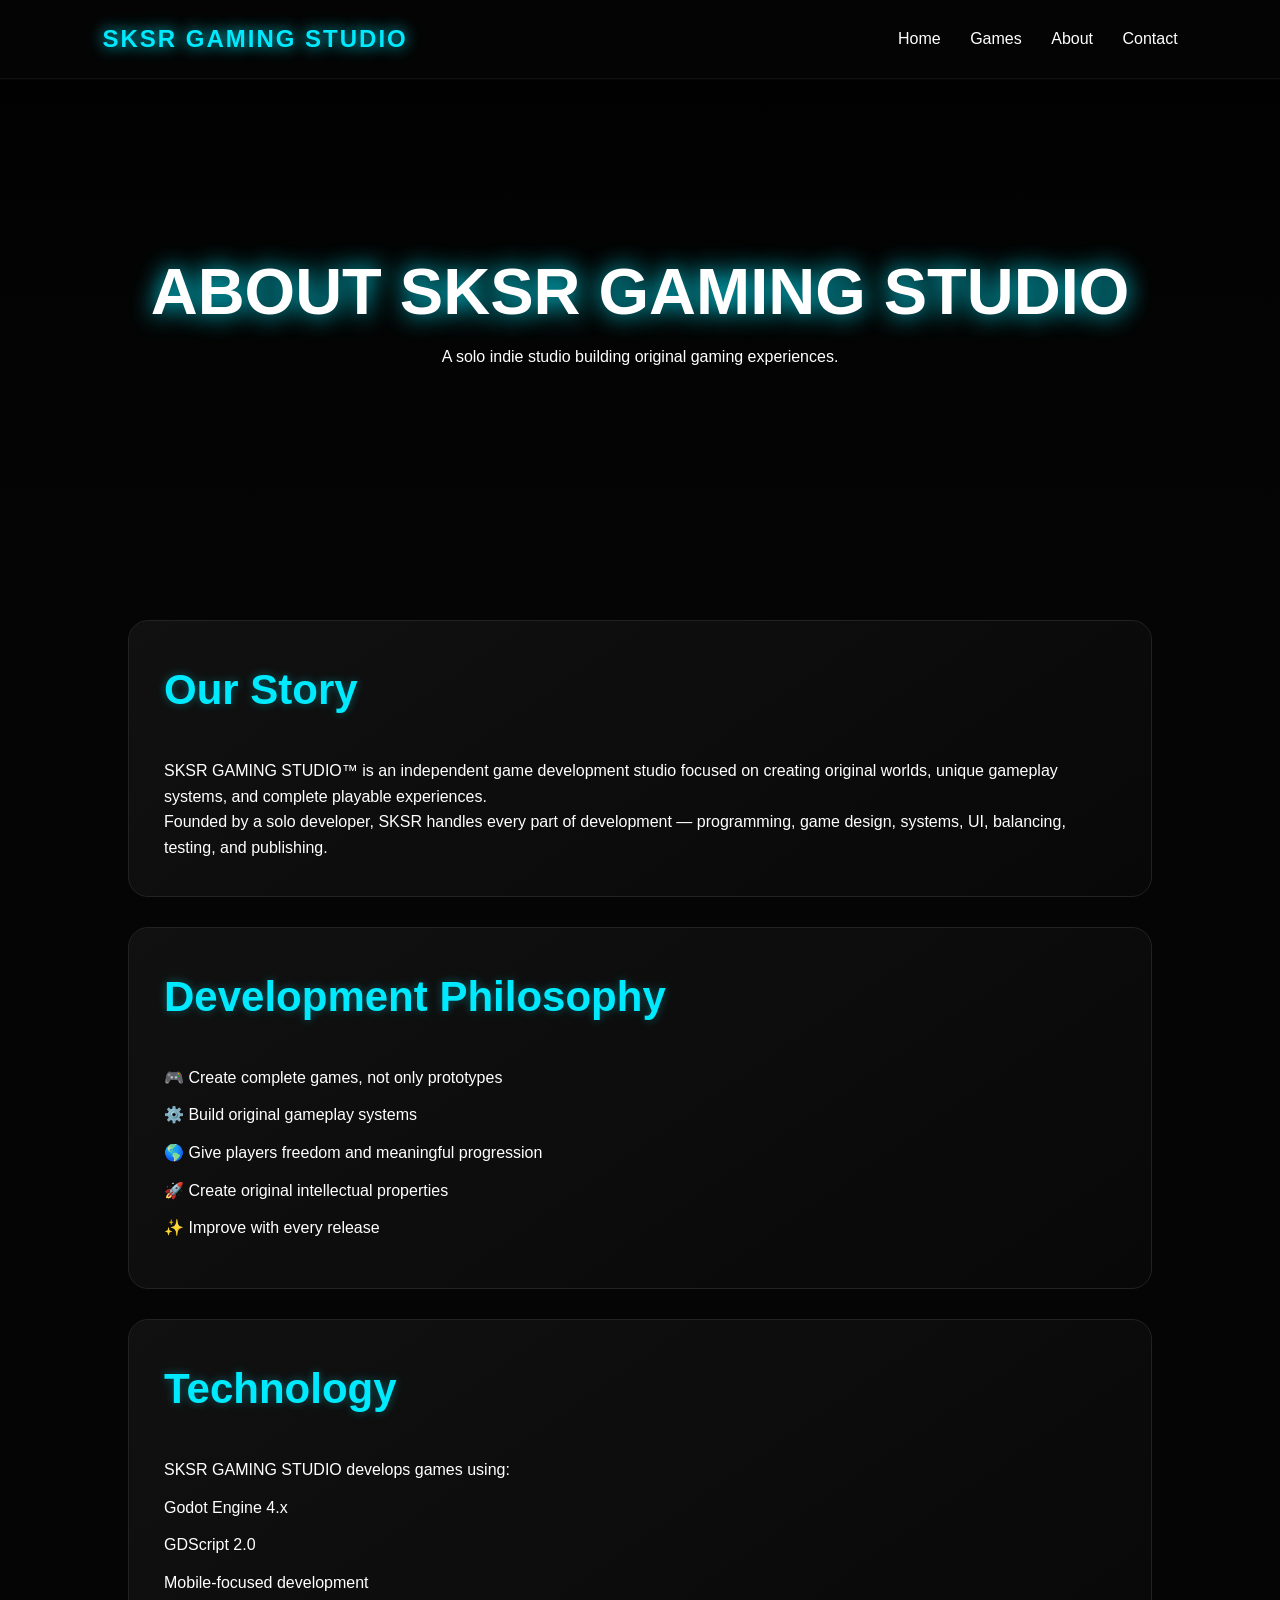
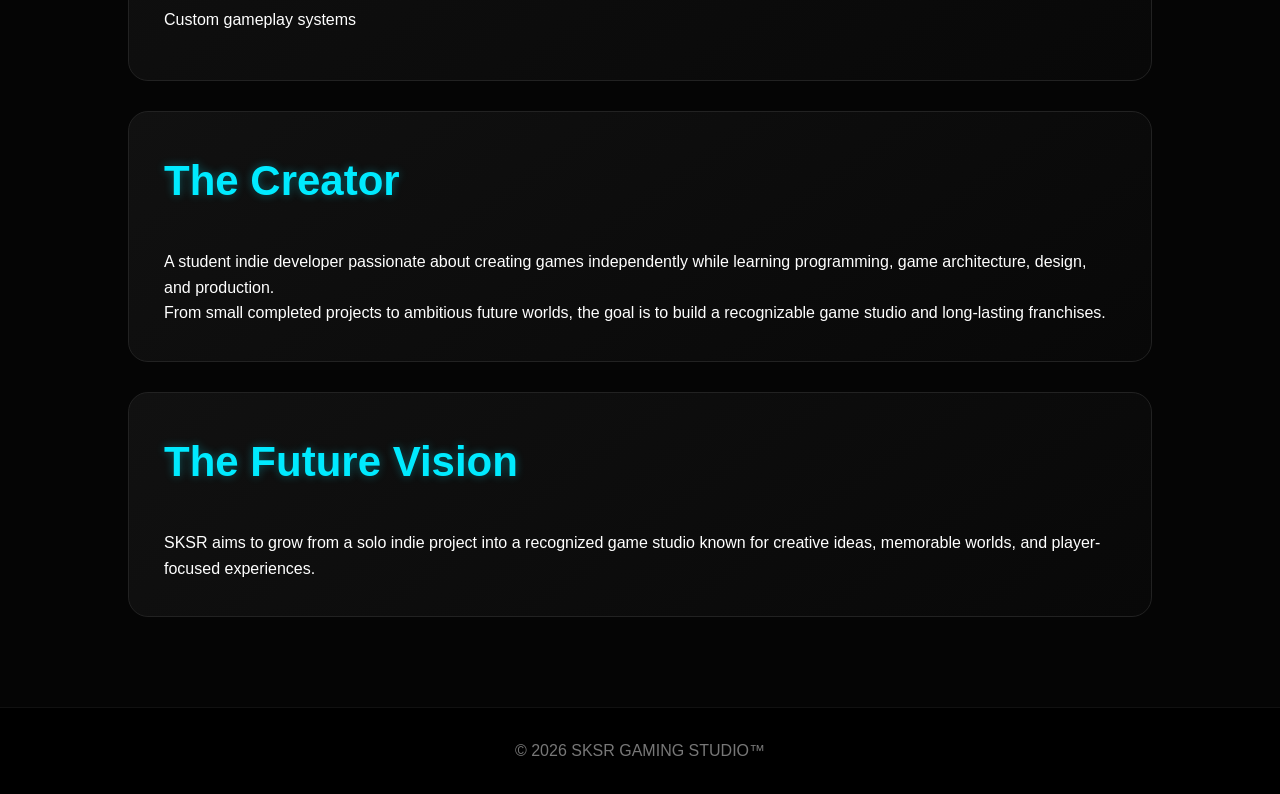
==== about.html @ 75f53eca "Remove trademark symbol from About page" ====
<!DOCTYPE html>
<html lang="en">

<head>

<meta charset="UTF-8">
<meta name="viewport" content="width=device-width, initial-scale=1.0">

<title>About | SKSR GAMING STUDIO</title>

<link rel="stylesheet" href="css/style.css">

</head>


<body>


<nav>

<h2>SKSR GAMING STUDIO</h2>

<div class="nav-links">

<a href="index.html">Home</a>
<a href="games.html">Games</a>
<a href="about.html">About</a>
<a href="contact.html">Contact</a>

</div>

</nav>





<header class="page-header">


<div>

<h1>
ABOUT SKSR GAMING STUDIO
</h1>


<p>
A solo indie studio building original gaming experiences.
</p>


</div>


</header>







<section class="about-section">



<div class="about-card">


<h2>
Our Story
</h2>


<p>

SKSR GAMING STUDIO™ is an independent game development
studio focused on creating original worlds, unique gameplay
systems, and complete playable experiences.

</p>


<p>

Founded by a solo developer, SKSR handles every part of
development — programming, game design, systems,
UI, balancing, testing, and publishing.

</p>



</div>






<div class="about-card">


<h2>
Development Philosophy
</h2>


<ul>


<li>
🎮 Create complete games, not only prototypes
</li>


<li>
⚙️ Build original gameplay systems
</li>


<li>
🌎 Give players freedom and meaningful progression
</li>


<li>
🚀 Create original intellectual properties
</li>


<li>
✨ Improve with every release
</li>


</ul>



</div>








<div class="about-card">


<h2>
Technology
</h2>



<p>

SKSR GAMING STUDIO develops games using:

</p>


<ul>


<li>
Godot Engine 4.x
</li>


<li>
GDScript 2.0
</li>


<li>
Mobile-focused development
</li>


<li>
Custom gameplay systems
</li>


</ul>



</div>









<div class="about-card">


<h2>
The Creator
</h2>



<p>

A student indie developer passionate about creating
games independently while learning programming,
game architecture, design, and production.

</p>



<p>

From small completed projects to ambitious future
worlds, the goal is to build a recognizable game
studio and long-lasting franchises.

</p>



</div>









<div class="about-card vision-card">


<h2>
The Future Vision
</h2>


<p>

SKSR aims to grow from a solo indie project into a
recognized game studio known for creative ideas,
memorable worlds, and player-focused experiences.

</p>



</div>




</section>







<footer>

<p>
© 2026 SKSR GAMING STUDIO™
</p>

</footer>




<script src="js/script.js"></script>


</body>

</html>
---- css/style.css ----
/* =========================
   SKSR GAMING STUDIO™
   MAIN STYLE SYSTEM
========================= */

* {
    margin: 0;
    padding: 0;
    box-sizing: border-box;
    font-family: "Segoe UI", Arial, sans-serif;
}

html {
    scroll-behavior: smooth;
}

body {
    background: #050505;
    color: white;
    line-height: 1.6;
    padding-top: 80px; /* Space for fixed navbar */
}

/* =========================
        NAVIGATION
========================= */

nav {
    width: 100%;
    padding: 20px 8%;
    display: flex;
    justify-content: space-between;
    align-items: center;
    position: fixed;
    top: 0;
    left: 0;
    z-index: 1000;
    background: rgba(5, 5, 5, 0.85);
    backdrop-filter: blur(10px);
    border-bottom: 1px solid rgba(255, 255, 255, 0.05);
}

nav h2 {
    color: #00eaff;
    letter-spacing: 2px;
    font-size: 24px;
    text-shadow: 0 0 15px #00eaff;
}

.nav-links a {
    color: white;
    text-decoration: none;
    margin-left: 25px;
    transition: 0.3s;
}

.nav-links a:hover {
    color: #00eaff;
}

/* =========================
        HERO
========================= */

.hero {
    min-height: calc(100vh - 80px);
    background: linear-gradient(rgba(0, 0, 0, 0.55), rgba(0, 0, 0, 0.95)),
        url("../images/background.jpg");
    background-size: cover;
    background-position: center;
    display: flex;
    justify-content: center;
    align-items: center;
    text-align: center;
}

.hero-content {
    max-width: 900px;
}

.hero h1 {
    font-size: 70px;
    letter-spacing: 5px;
    color: white;
    text-shadow: 0 0 25px #00eaff;
}

.hero p {
    margin: 30px auto;
    font-size: 22px;
    color: #ccc;
}

/* =========================
        BUTTONS & LINKS
========================= */

.button {
    display: inline-block;
    padding: 15px 40px;
    background: #00eaff;
    color: black;
    font-weight: bold;
    text-decoration: none;
    border-radius: 40px;
    transition: 0.3s;
    cursor: pointer;
}

.button:hover {
    background: white;
    transform: scale(1.08);
}

/* =========================
        SECTIONS
========================= */

section {
    padding: 90px 10%;
}

section h2 {
    font-size: 42px;
    color: #00eaff;
    margin-bottom: 35px;
    text-shadow: 0 0 10px #00eaff55;
}

/* =========================
        CARDS & ANIMATIONS
========================= */

.featured-card,
.game-card,
.about-card,
.contact-card {
    background: linear-gradient(145deg, #111, #080808);
    border: 1px solid #222;
    border-radius: 20px;
    padding: 35px;
    transition: all 0.4s ease;

    /* Scroll reveal base state */
    opacity: 0;
    transform: translateY(30px);
}

/* Triggered by JS IntersectionObserver */
.featured-card.show,
.game-card.show,
.about-card.show,
.contact-card.show {
    opacity: 1;
    transform: translateY(0);
}

.featured-card:hover,
.game-card:hover,
.about-card:hover,
.contact-card:hover {
    transform: translateY(-10px);
    border-color: #00eaff;
    box-shadow: 0 0 35px #00eaff55;
}

/* =========================
        FEATURES
========================= */

.features {
    margin-top: 25px;
    display: flex;
    flex-wrap: wrap;
    gap: 15px;
}

.features span {
    background: #111;
    padding: 10px 18px;
    border-radius: 20px;
    color: #00eaff;
}

/* =========================
        PAGE HEADER
========================= */

.page-header {
    height: 50vh;
    background: linear-gradient(rgba(0, 0, 0, 0.7), #050505),
        url("../images/background.jpg");
    background-size: cover;
    background-position: center;
    display: flex;
    justify-content: center;
    align-items: center;
    text-align: center;
}

.page-header h1 {
    font-size: 65px;
    text-shadow: 0 0 25px #00eaff;
}

/* =========================
        GAMES PAGE
========================= */

.game-showcase {
    display: grid;
    grid-template-columns: 1fr 1fr;
    gap: 50px;
    align-items: center;
}

.game-image img {
    width: 100%;
    border-radius: 20px;
}

.game-info p {
    color: #bbb;
}

.game-info ul {
    list-style: none;
    margin: 25px 0;
}

.game-info li {
    margin: 10px 0;
}

.game-info button {
    padding: 15px 35px;
    background: #00eaff;
    border: none;
    border-radius: 30px;
    font-weight: bold;
    cursor: pointer;
    transition: 0.3s;
}

.game-info button:hover {
    background: white;
    transform: scale(1.05);
}

.game-grid {
    display: grid;
    grid-template-columns: repeat(auto-fit, minmax(250px, 1fr));
    gap: 25px;
}

.game-card a {
    color: #00eaff;
    text-decoration: none;
    font-weight: bold;
    display: inline-block;
    margin-top: 15px;
    transition: 0.3s;
}

.game-card a:hover {
    color: white;
    transform: translateX(5px);
}

/* =========================
        ABOUT
========================= */

.about-section {
    display: grid;
    gap: 30px;
}

.about-card ul {
    list-style: none;
}

.about-card li {
    margin: 12px 0;
}

/* =========================
        CONTACT & FORMS
========================= */

.contact-section {
    display: grid;
    gap: 30px;
}

.contact-links {
    display: flex;
    flex-direction: column;
    gap: 15px;
    margin-top: 20px;
}

.contact-links a {
    color: #00eaff;
    text-decoration: none;
    transition: 0.3s;
}

.contact-links a:hover {
    color: white;
    transform: translateX(5px);
}

form {
    display: flex;
    flex-direction: column;
    gap: 15px;
}

input,
textarea {
    background: #111;
    border: 1px solid #333;
    color: white;
    padding: 15px;
    border-radius: 10px;
    transition: 0.3s;
}

input:focus,
textarea:focus {
    outline: none;
    border-color: #00eaff;
    box-shadow: 0 0 10px rgba(0, 234, 255, 0.3);
}

textarea {
    height: 150px;
    resize: vertical;
}

form button {
    padding: 15px;
    background: #00eaff;
    border: none;
    border-radius: 30px;
    font-weight: bold;
    cursor: pointer;
    transition: 0.3s;
}

form button:hover {
    background: white;
    transform: scale(1.02);
}

/* =========================
        FOOTER
========================= */

footer {
    background: #000;
    padding: 30px;
    text-align: center;
    color: #777;
    border-top: 1px solid #111;
}

/* =========================
        MOBILE RESPONSIVE
========================= */

@media (max-width: 850px) {
    nav {
        flex-direction: column;
        padding: 15px;
    }

    .nav-links {
        margin-top: 10px;
    }

    .nav-links a {
        margin: 0 10px;
    }

    .hero h1,
    .page-header h1 {
        font-size: 38px;
    }

    .game-showcase {
        grid-template-columns: 1fr;
    }
}
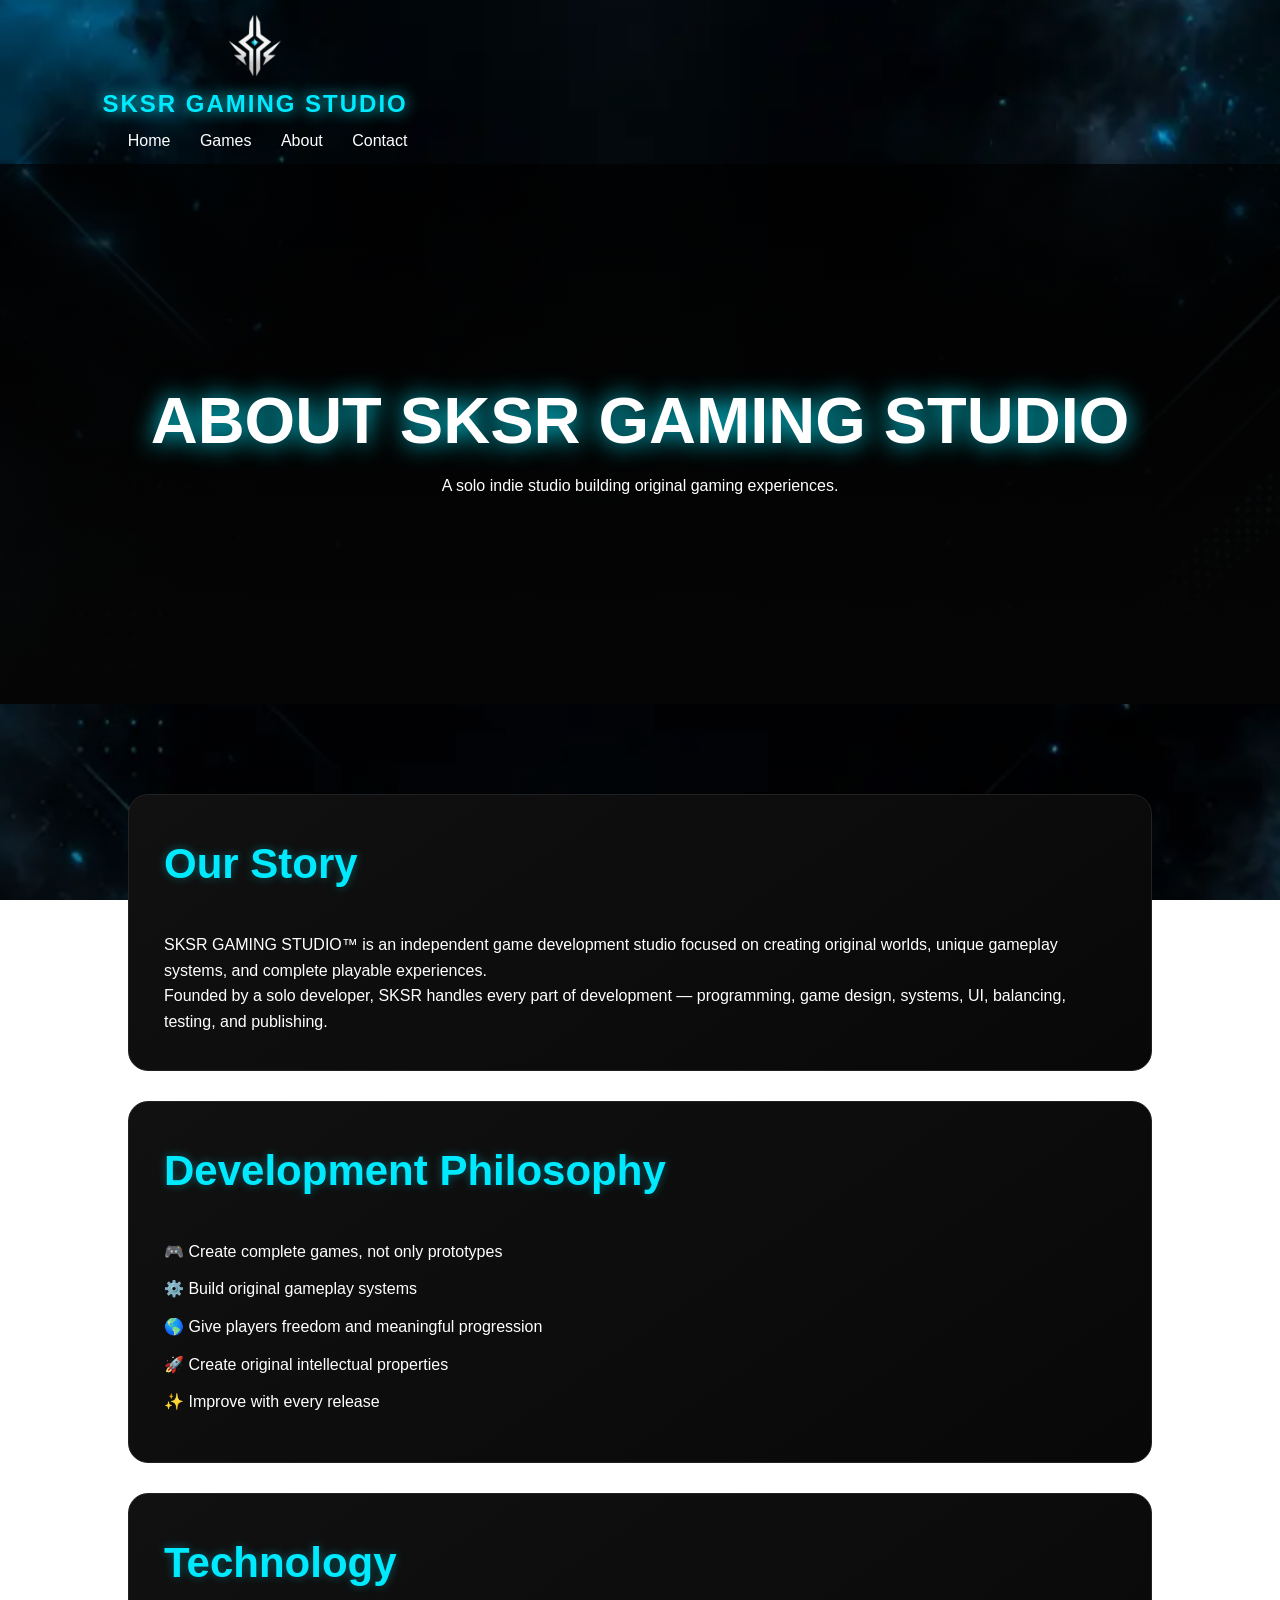
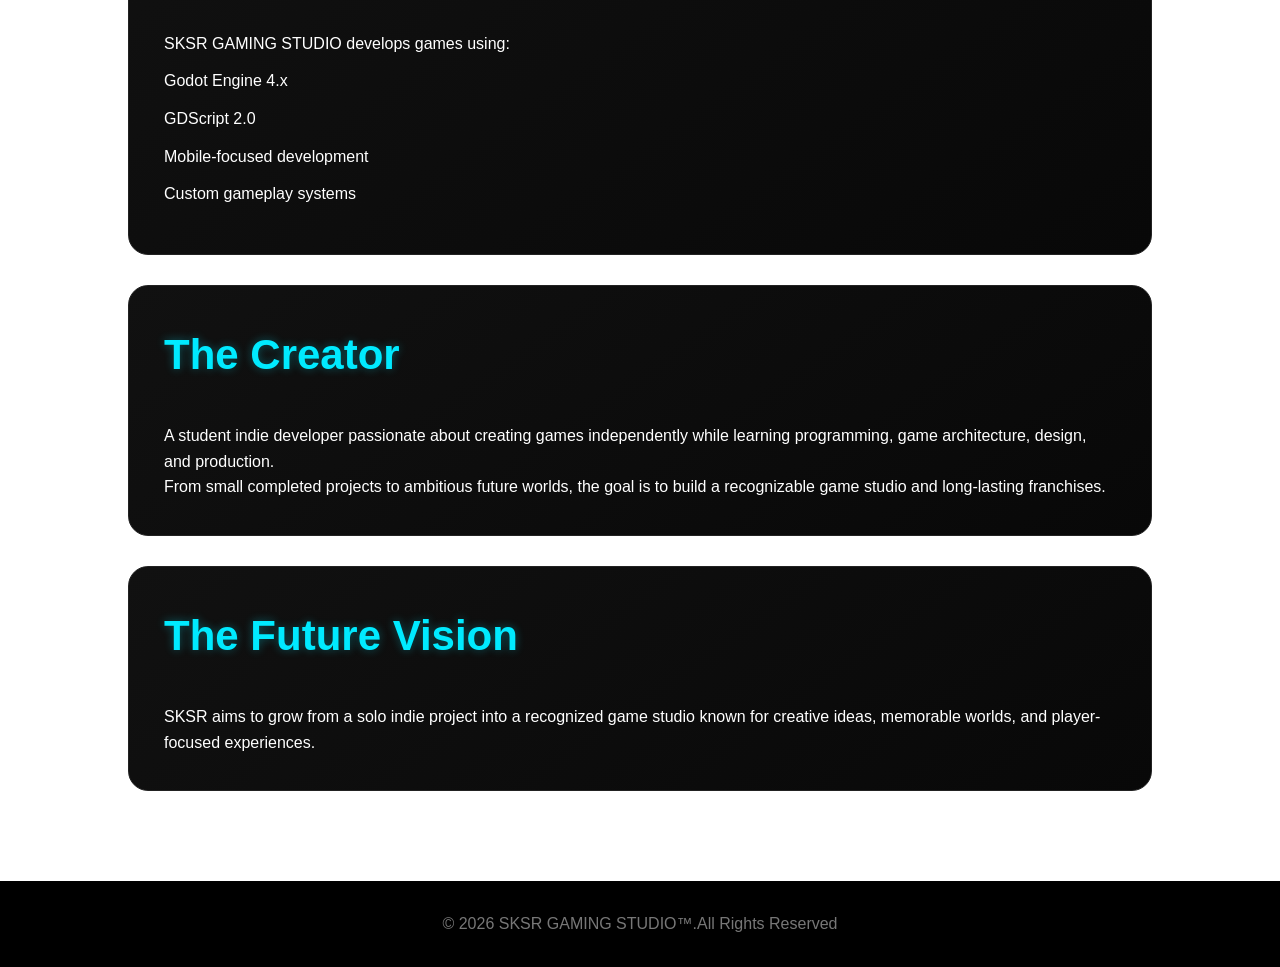
==== commit 48e92c1a: "Update about.html" ====
--- a/about.html
+++ b/about.html
@@ -17,6 +17,10 @@
 
 
 <nav>
+
+    <div class="brand">
+
+        <img src="images/Background/sksr_logo.webp" alt="SKSR Logo">
 
 <h2>SKSR GAMING STUDIO</h2>
 
@@ -274,7 +278,7 @@
 <footer>
 
 <p>
-© 2026 SKSR GAMING STUDIO™
+© 2026 SKSR GAMING STUDIO™. All Rights Reserved.
 </p>
 
 </footer>
--- a/css/style.css
+++ b/css/style.css
@@ -15,29 +15,40 @@
 }
 
 body {
-    background: #050505;
+
+    background:
+        linear-gradient(
+            rgba(0,0,0,0.15),
+            rgba(0,0,0,0.35)
+        ),
+        url("../images/Background/background.webp");
+
+    background-size: cover;
+
+    background-position: center;
+
+    background-attachment: fixed;
+
     color: white;
+
     line-height: 1.6;
-    padding-top: 80px; /* Space for fixed navbar */
-}
-
+
+    overflow-x: hidden;
+
+}
+        
 /* =========================
         NAVIGATION
 ========================= */
 
 nav {
     width: 100%;
-    padding: 20px 8%;
+    padding: 10px 8%;
     display: flex;
     justify-content: space-between;
     align-items: center;
-    position: fixed;
-    top: 0;
-    left: 0;
-    z-index: 1000;
-    background: rgba(5, 5, 5, 0.85);
-    backdrop-filter: blur(10px);
-    border-bottom: 1px solid rgba(255, 255, 255, 0.05);
+    position: relative;
+    z-index: 100;
 }
 
 nav h2 {
@@ -45,6 +56,18 @@
     letter-spacing: 2px;
     font-size: 24px;
     text-shadow: 0 0 15px #00eaff;
+}
+
+.brand {
+    display:flex;
+    flex-direction:column;
+    align-items:center;
+    gap:5px;
+}
+
+.brand img {
+    width:70px;
+    height:auto;
 }
 
 .nav-links a {
@@ -63,13 +86,10 @@
 ========================= */
 
 .hero {
-    min-height: calc(100vh - 80px);
-    background: linear-gradient(rgba(0, 0, 0, 0.55), rgba(0, 0, 0, 0.95)),
-        url("../images/background.jpg");
-    background-size: cover;
-    background-position: center;
+    min-height: calc(100vh - 120px);
     display: flex;
     justify-content: center;
+    margin-top: -50;
     align-items: center;
     text-align: center;
 }
@@ -92,7 +112,7 @@
 }
 
 /* =========================
-        BUTTONS & LINKS
+        BUTTONS
 ========================= */
 
 .button {
@@ -104,7 +124,6 @@
     text-decoration: none;
     border-radius: 40px;
     transition: 0.3s;
-    cursor: pointer;
 }
 
 .button:hover {
@@ -128,7 +147,7 @@
 }
 
 /* =========================
-        CARDS & ANIMATIONS
+        CARDS
 ========================= */
 
 .featured-card,
@@ -139,20 +158,7 @@
     border: 1px solid #222;
     border-radius: 20px;
     padding: 35px;
-    transition: all 0.4s ease;
-
-    /* Scroll reveal base state */
-    opacity: 0;
-    transform: translateY(30px);
-}
-
-/* Triggered by JS IntersectionObserver */
-.featured-card.show,
-.game-card.show,
-.about-card.show,
-.contact-card.show {
-    opacity: 1;
-    transform: translateY(0);
+    transition: 0.4s;
 }
 
 .featured-card:hover,
@@ -187,11 +193,8 @@
 ========================= */
 
 .page-header {
-    height: 50vh;
-    background: linear-gradient(rgba(0, 0, 0, 0.7), #050505),
-        url("../images/background.jpg");
-    background-size: cover;
-    background-position: center;
+    height: 60vh;
+    background: linear-gradient(rgba(0, 0, 0, 0.7), #050505);
     display: flex;
     justify-content: center;
     align-items: center;
@@ -256,15 +259,6 @@
 .game-card a {
     color: #00eaff;
     text-decoration: none;
-    font-weight: bold;
-    display: inline-block;
-    margin-top: 15px;
-    transition: 0.3s;
-}
-
-.game-card a:hover {
-    color: white;
-    transform: translateX(5px);
 }
 
 /* =========================
@@ -285,7 +279,7 @@
 }
 
 /* =========================
-        CONTACT & FORMS
+        CONTACT
 ========================= */
 
 .contact-section {
@@ -303,12 +297,6 @@
 .contact-links a {
     color: #00eaff;
     text-decoration: none;
-    transition: 0.3s;
-}
-
-.contact-links a:hover {
-    color: white;
-    transform: translateX(5px);
 }
 
 form {
@@ -324,14 +312,7 @@
     color: white;
     padding: 15px;
     border-radius: 10px;
-    transition: 0.3s;
-}
-
-input:focus,
-textarea:focus {
-    outline: none;
-    border-color: #00eaff;
-    box-shadow: 0 0 10px rgba(0, 234, 255, 0.3);
+    font-family: inherit;
 }
 
 textarea {
@@ -351,7 +332,7 @@
 
 form button:hover {
     background: white;
-    transform: scale(1.02);
+    transform: scale(1.03);
 }
 
 /* =========================
@@ -363,33 +344,73 @@
     padding: 30px;
     text-align: center;
     color: #777;
-    border-top: 1px solid #111;
-}
-
-/* =========================
-        MOBILE RESPONSIVE
+}
+
+/* =========================
+        MOBILE
 ========================= */
 
 @media (max-width: 850px) {
     nav {
         flex-direction: column;
-        padding: 15px;
     }
 
     .nav-links {
-        margin-top: 10px;
+        margin-top: 15px;
     }
 
     .nav-links a {
-        margin: 0 10px;
-    }
-
-    .hero h1,
+        margin: 10px;
+    }
+
+    .hero h1 {
+        font-size: 40px;
+    }
+
     .page-header h1 {
-        font-size: 38px;
+        font-size: 40px;
     }
 
     .game-showcase {
         grid-template-columns: 1fr;
     }
-}
+
+    section {
+        padding: 70px 6%;
+    }
+}
+
+/* =========================
+   TAP HIGHLIGHT + FOCUS
+========================= */
+
+/* Remove blue tap highlight on mobile */
+html,
+body,
+a,
+button,
+input,
+textarea,
+select {
+    -webkit-tap-highlight-color: transparent;
+}
+
+/* Only disable text selection on buttons/links (not the whole page) */
+button,
+.button,
+.nav-links a,
+.game-card a,
+.contact-links a {
+    -webkit-user-select: none;
+    user-select: none;
+}
+
+/* Keep nice focus style for keyboard users */
+a:focus-visible,
+button:focus-visible,
+input:focus-visible,
+textarea:focus-visible,
+select:focus-visible {
+    outline: 2px solid #00eaff;
+    outline-offset: 3px;
+}
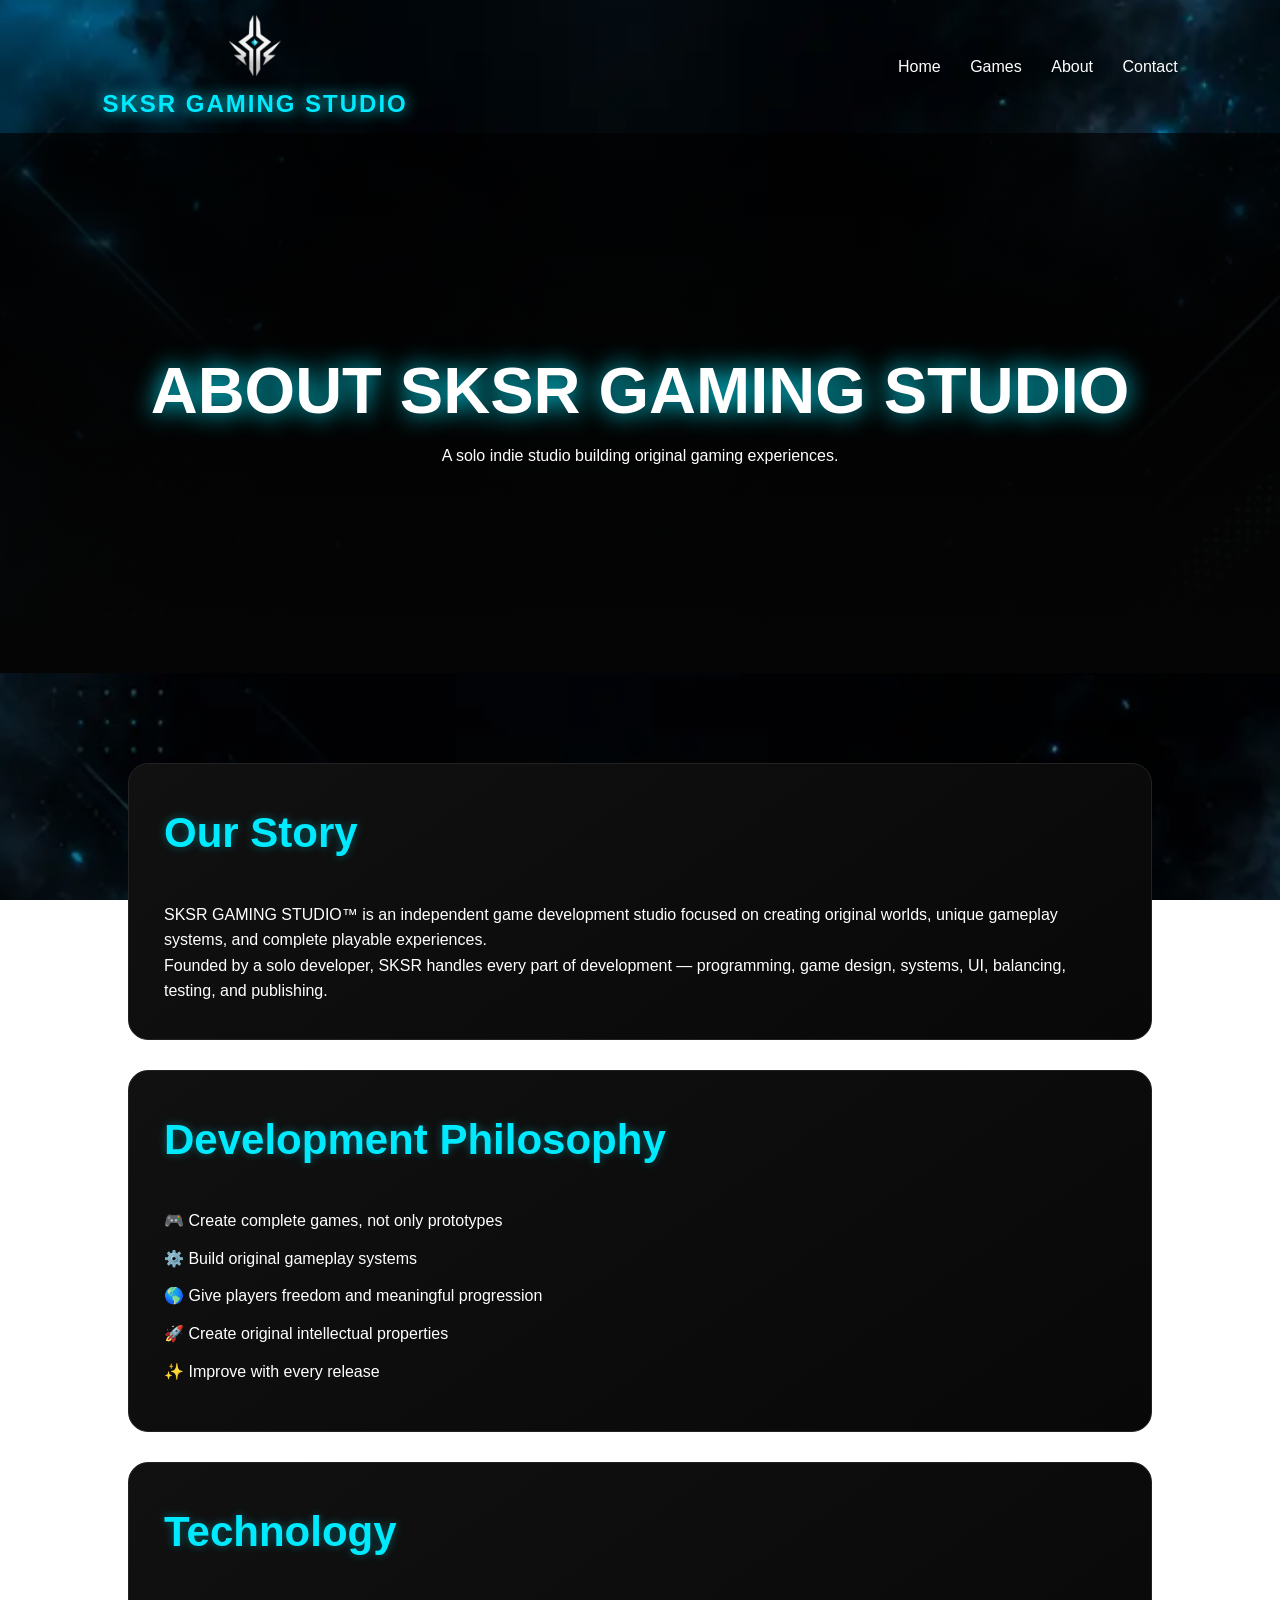
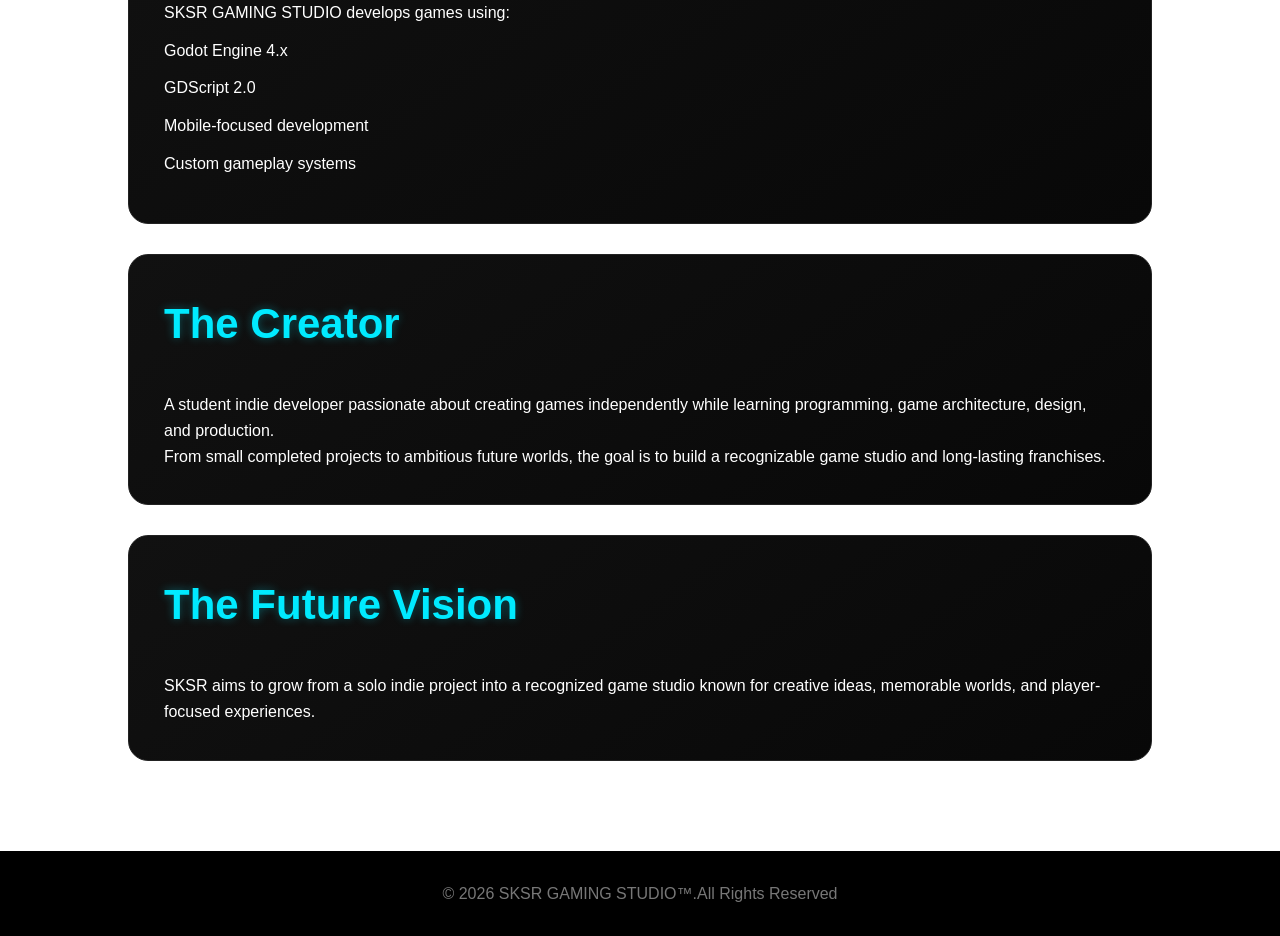
==== commit 25e912a3: "Update about.html" ====
--- a/about.html
+++ b/about.html
@@ -23,6 +23,8 @@
         <img src="images/Background/sksr_logo.webp" alt="SKSR Logo">
 
 <h2>SKSR GAMING STUDIO</h2>
+
+    </div>
 
 <div class="nav-links">
 
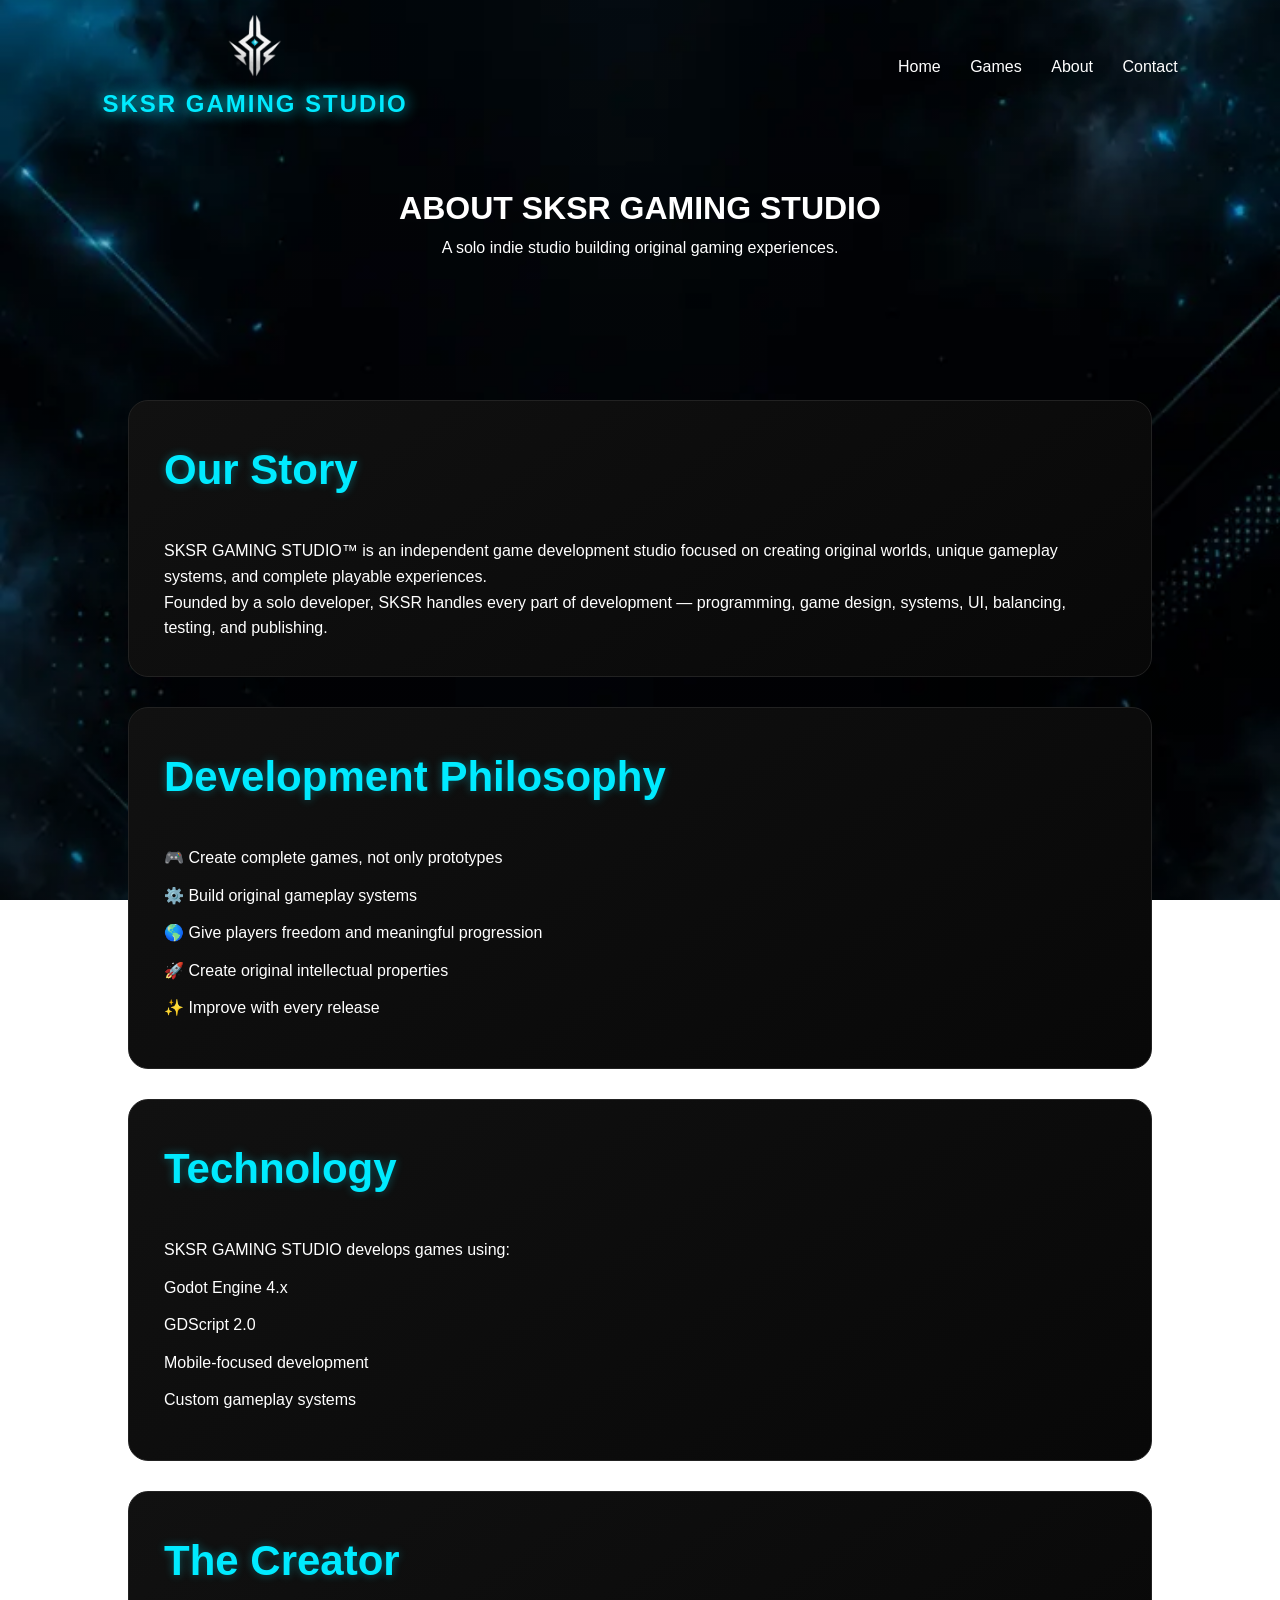
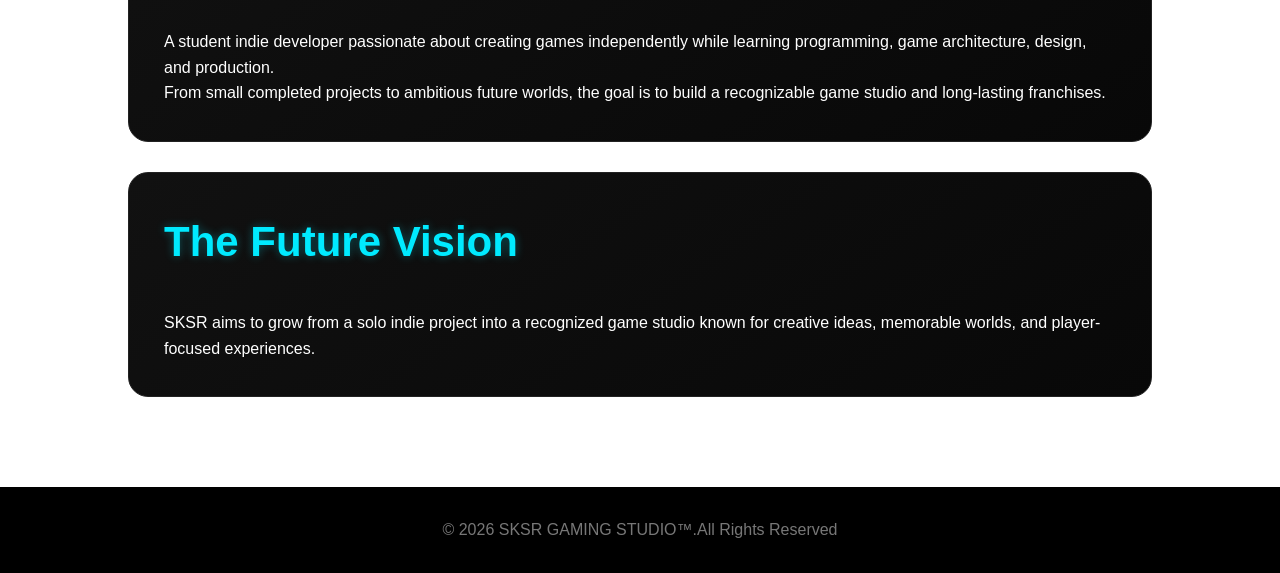
==== commit a3c702f2: "Update about.html" ====
--- a/about.html
+++ b/about.html
@@ -41,7 +41,7 @@
 
 
 
-<header class="page-header">
+<header class="hero-small">
 
 
 <div>
--- a/css/style.css
+++ b/css/style.css
@@ -23,12 +23,12 @@
         ),
         url("../images/Background/background.webp");
 
+    background-attachment: fixed;
+
     background-size: cover;
 
     background-position: center;
 
-    background-attachment: fixed;
-
     color: white;
 
     line-height: 1.6;
@@ -36,7 +36,8 @@
     overflow-x: hidden;
 
 }
-        
+
+
 /* =========================
         NAVIGATION
 ========================= */
@@ -89,8 +90,12 @@
     min-height: calc(100vh - 120px);
     display: flex;
     justify-content: center;
-    margin-top: -50;
     align-items: center;
+    text-align: center;
+}
+
+.hero-small {
+    padding: 50px 0;
     text-align: center;
 }
 
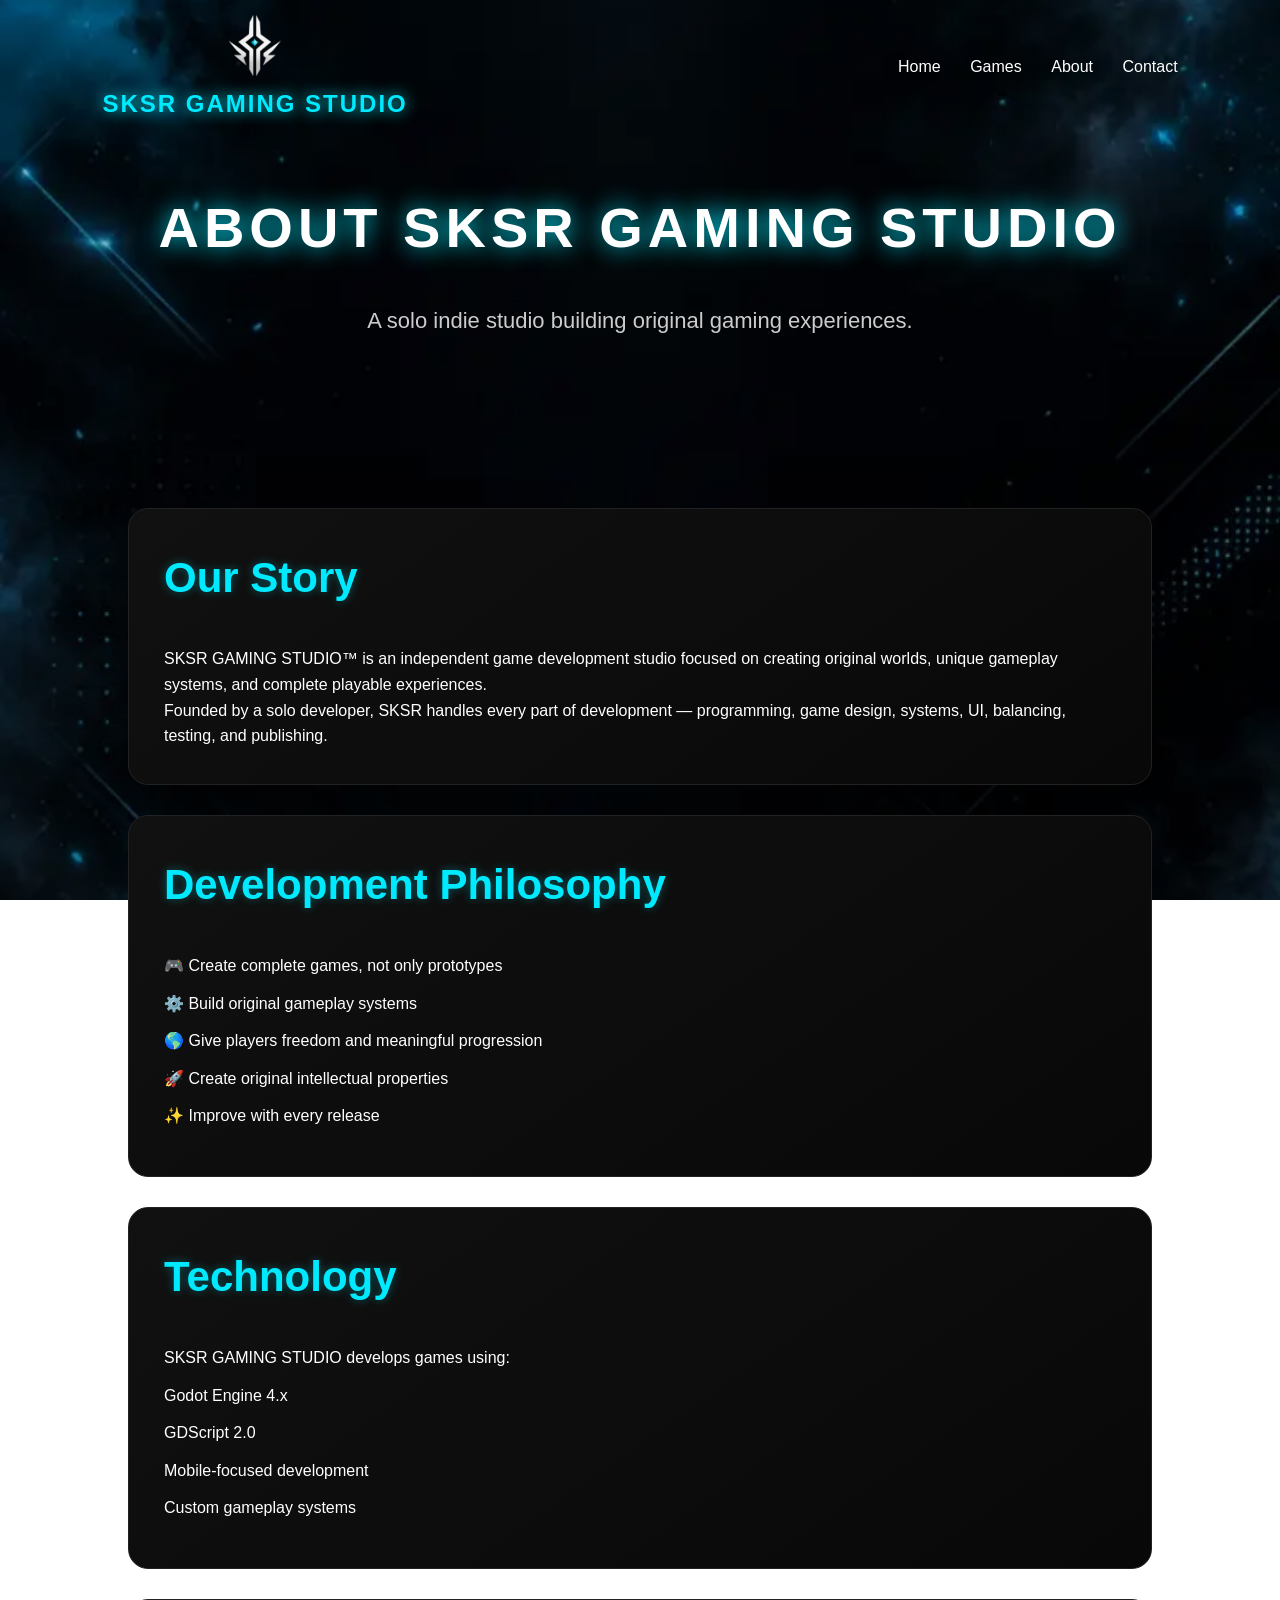
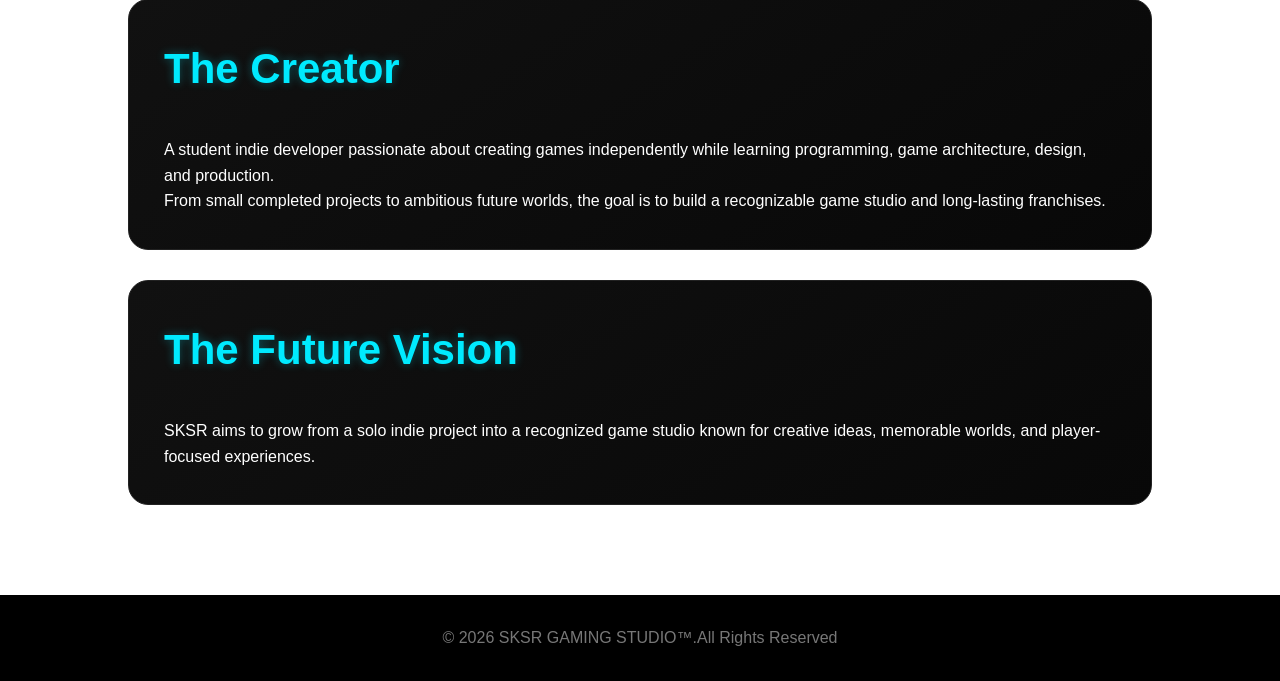
==== commit 0138f06b: "Update about.html" ====
--- a/about.html
+++ b/about.html
@@ -8,7 +8,7 @@
 
 <title>About | SKSR GAMING STUDIO</title>
 
-<link rel="stylesheet" href="css/style.css">
+<link rel="stylesheet" href="css/style.css?v=1.0.0">
 
 </head>
 
--- a/css/style.css
+++ b/css/style.css
@@ -110,11 +110,20 @@
     text-shadow: 0 0 25px #00eaff;
 }
 
-.hero p {
+.hero-small h1 {
+    font-size: 56px;
+    letter-spacing: 5px;
+    color: white;
+    text-shadow: 0 0 25px #00eaff;
+}
+
+.hero p,
+.hero-small p {
     margin: 30px auto;
     font-size: 22px;
     color: #ccc;
 }
+
 
 /* =========================
         BUTTONS
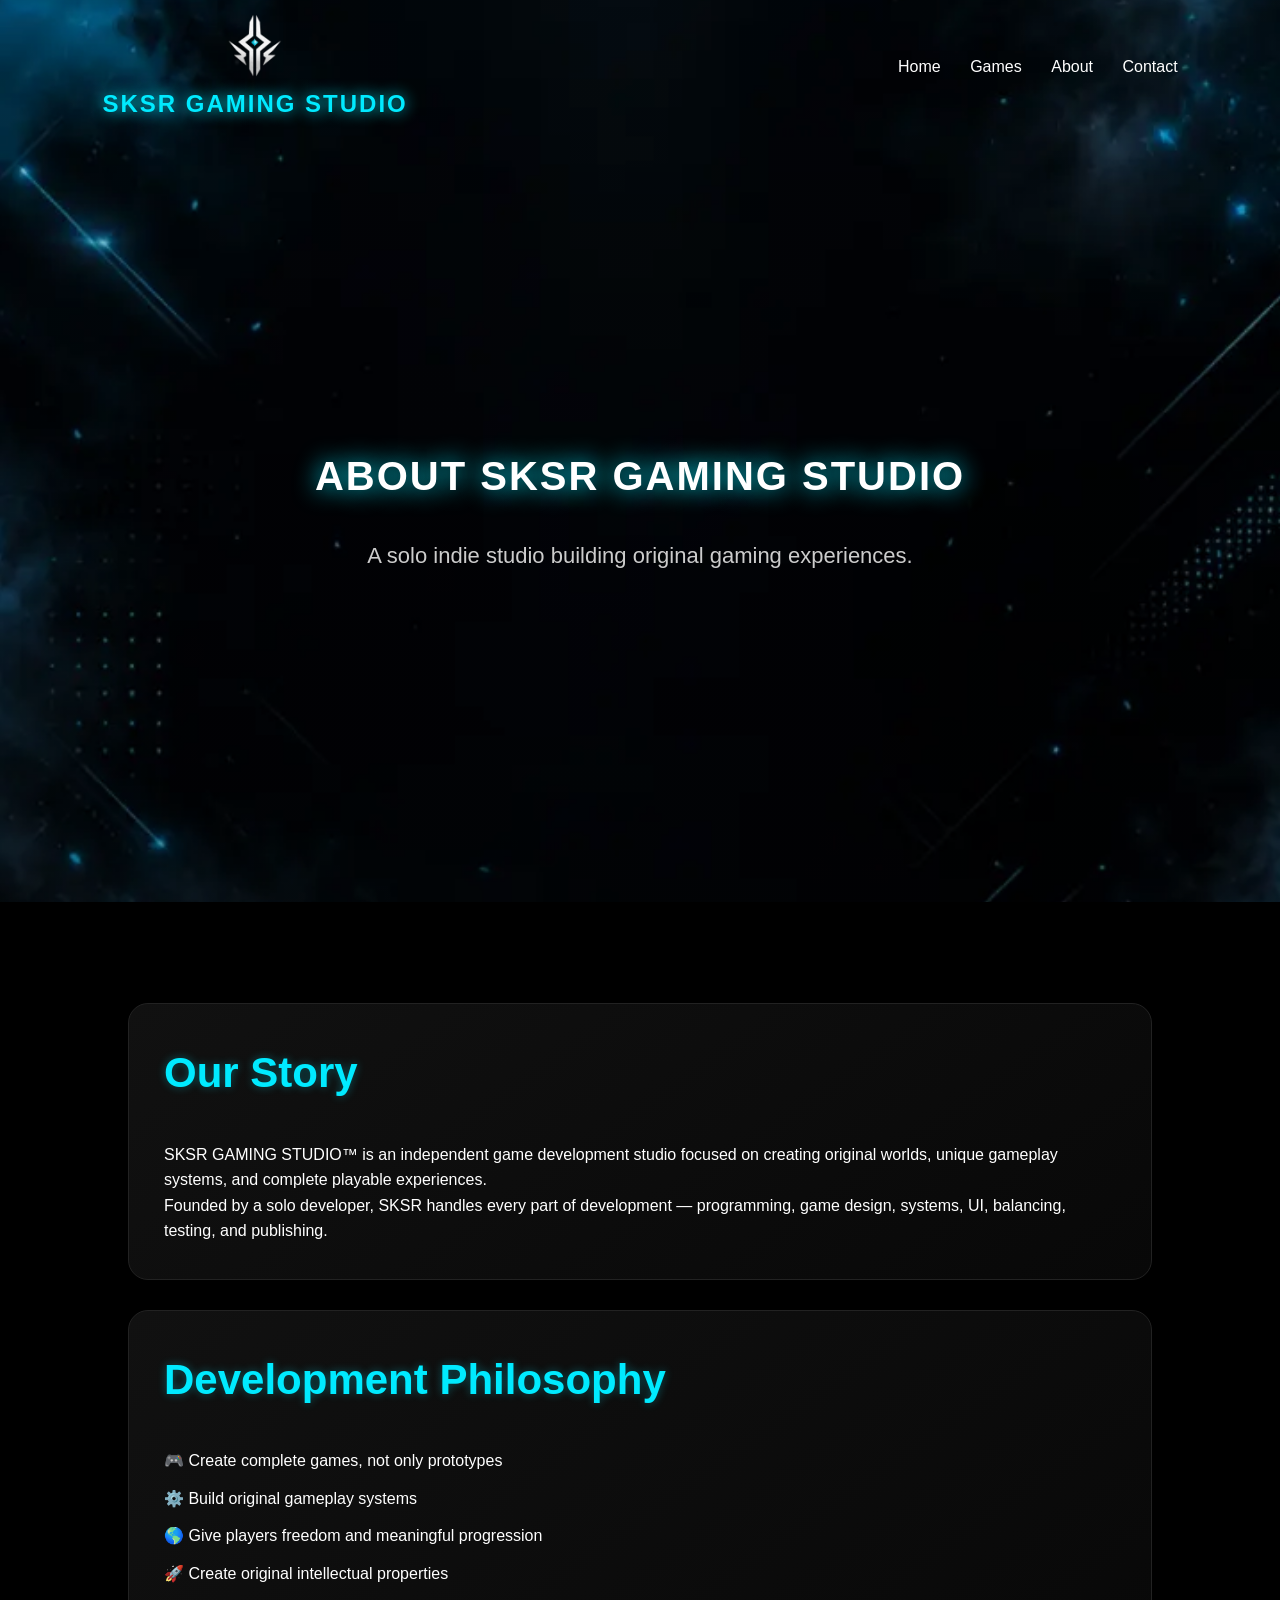
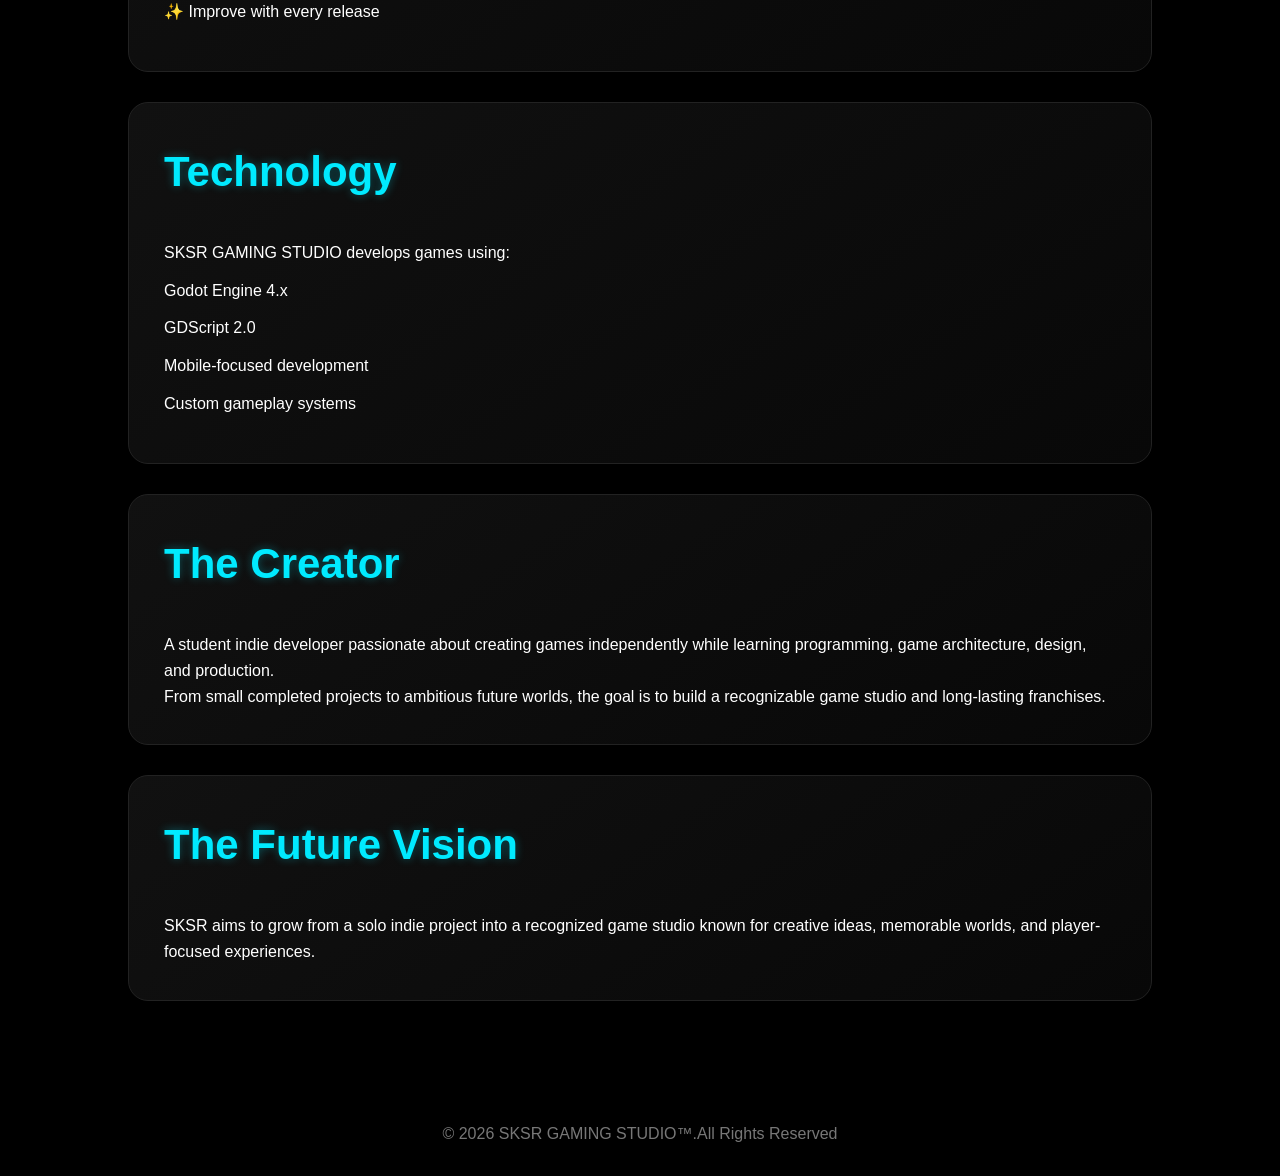
==== commit 4e894c81: "Update about.html" ====
--- a/css/style.css
+++ b/css/style.css
@@ -15,28 +15,30 @@
 }
 
 body {
+    position: relative;
+    background: #000;
+    color: white;
+    line-height: 1.6;
+    overflow-x: hidden;
+}
+
+body::before {
+    content: "";
+    position: fixed;
+    top: -2px;
+    left: -2px;
+    right: -2px;
+    bottom: -2px;
+
+    z-index: -1;
+    pointer-events: none;
 
     background:
-        linear-gradient(
-            rgba(0,0,0,0.15),
-            rgba(0,0,0,0.35)
-        ),
-        url("../images/Background/background.webp");
-
-    background-attachment: fixed;
-
-    background-size: cover;
-
-    background-position: center;
-
-    color: white;
-
-    line-height: 1.6;
-
-    overflow-x: hidden;
-
-}
-
+        linear-gradient(rgba(0,0,0,.15), rgba(0,0,0,.35)),
+        url("../images/Background/background.webp") center/cover no-repeat;
+
+    transform: translate3d(0,0,0);
+}
 
 /* =========================
         NAVIGATION
@@ -60,15 +62,15 @@
 }
 
 .brand {
-    display:flex;
-    flex-direction:column;
-    align-items:center;
-    gap:5px;
+    display: flex;
+    flex-direction: column;
+    align-items: center;
+    gap: 5px;
 }
 
 .brand img {
-    width:70px;
-    height:auto;
+    width: 70px;
+    height: auto;
 }
 
 .nav-links a {
@@ -95,7 +97,10 @@
 }
 
 .hero-small {
-    padding: 50px 0;
+    min-height: calc(100vh - 120px);
+    display: flex;
+    justify-content: center;
+    align-items: center;
     text-align: center;
 }
 
@@ -105,14 +110,14 @@
 
 .hero h1 {
     font-size: 70px;
-    letter-spacing: 5px;
+    letter-spacing: 2px;
     color: white;
     text-shadow: 0 0 25px #00eaff;
 }
 
 .hero-small h1 {
-    font-size: 56px;
-    letter-spacing: 5px;
+    font-size: 40px;
+    letter-spacing: 2px;
     color: white;
     text-shadow: 0 0 25px #00eaff;
 }
@@ -124,6 +129,22 @@
     color: #ccc;
 }
 
+/* =========================
+        GAME TRAILER
+========================= */
+
+.game-trailer {
+    margin-top: 20px;
+}
+
+.game-trailer iframe {
+    display: block;
+    width: 100%;
+    height: auto;
+    aspect-ratio: 16 / 9;
+    border: none;
+    border-radius: 12px;
+}
 
 /* =========================
         BUTTONS
@@ -168,21 +189,41 @@
 .game-card,
 .about-card,
 .contact-card {
+
     background: linear-gradient(145deg, #111, #080808);
+
     border: 1px solid #222;
+
     border-radius: 20px;
+
     padding: 35px;
-    transition: 0.4s;
-}
+
+    transition: 0.3s ease;
+}
+
+
+/* =========================
+        CARD INTERACTION
+========================= */
 
 .featured-card:hover,
 .game-card:hover,
 .about-card:hover,
-.contact-card:hover {
+.contact-card:hover,
+.featured-card:active,
+.game-card:active,
+.about-card:active,
+.contact-card:active {
+
     transform: translateY(-10px);
+
     border-color: #00eaff;
-    box-shadow: 0 0 35px #00eaff55;
-}
+
+    box-shadow:
+        0 0 25px rgba(0, 234, 255, 0.35),
+        0 0 60px rgba(0, 234, 255, 0.15);
+}
+
 
 /* =========================
         FEATURES
